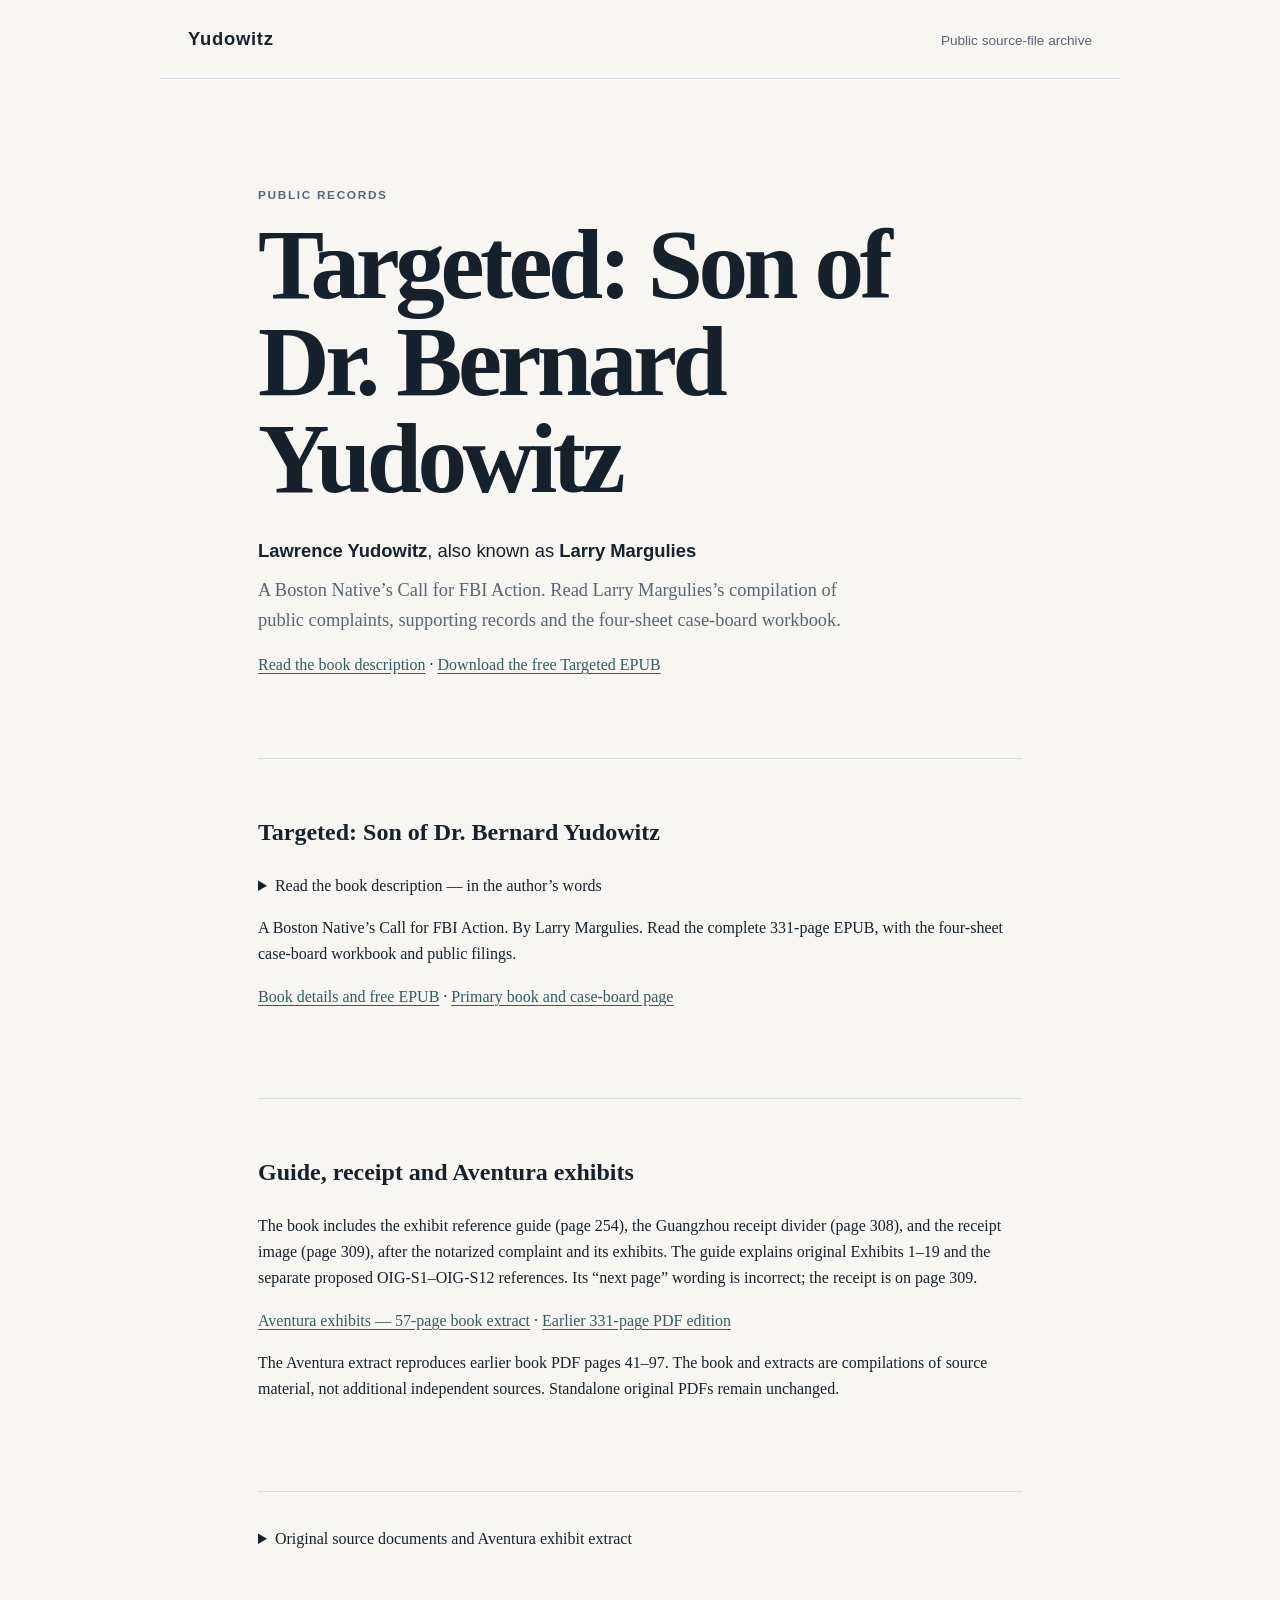
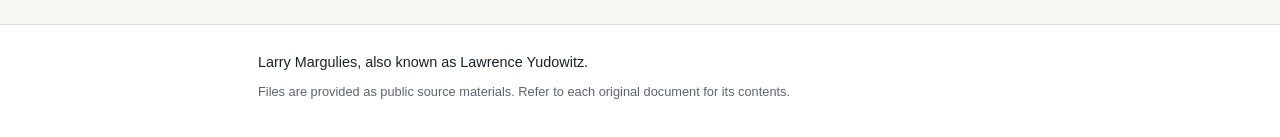
==== index.html @ f0942610 "Lead with Targeted, remove Zenodo dependency and redundant exhibit listing" ====
<!doctype html>
<html lang="en">
<head>
  <meta charset="utf-8">
  <meta name="viewport" content="width=device-width, initial-scale=1">
  <title>Yudowitz | Lawrence Yudowitz Public Document Archive</title>
  <meta name="description" content="Yudowitz public document archive: Targeted by Larry Margulies, also known as Lawrence Yudowitz: free book download, complaints, exhibits and source records.">
  <meta name="robots" content="index,follow,max-image-preview:large">
  <link rel="canonical" href="https://www.lyudowitz.com/">
  <link rel="stylesheet" href="/styles.css">
  <meta property="og:type" content="website">
  <meta property="og:title" content="Yudowitz | Lawrence Yudowitz Public Document Archive">
  <meta property="og:description" content="Yudowitz public document archive: Targeted by Larry Margulies, also known as Lawrence Yudowitz: free book download, complaints, exhibits and source records.">
  <meta property="og:url" content="https://www.lyudowitz.com/">
  <script type="application/ld+json">
{
  "@context": "https://schema.org",
  "@type": "CollectionPage",
  "name": "Yudowitz | Lawrence Yudowitz Public Document Archive",
  "url": "https://www.lyudowitz.com/",
  "description": "Yudowitz public document archive: Targeted by Larry Margulies, also known as Lawrence Yudowitz: free book download, complaints, exhibits and source records.",
  "inLanguage": "en",
  "@id": "https://www.lyudowitz.com/#archive",
  "publisher": {
    "@type": "Person",
    "@id": "https://www.lyudowitz.com/#person",
    "name": "Lawrence Yudowitz",
    "alternateName": "Larry Margulies"
  },
  "mainEntity": {
    "@type": "ItemList",
    "numberOfItems": 15,
    "itemListElement": [
      {
        "@type": "ListItem",
        "position": 1,
        "item": {
          "@type": "DigitalDocument",
          "name": "State OIG Complaint",
          "url": "https://www.lyudowitz.com/documents/STATE_OIG_COMLAINT_.pdf",
          "encodingFormat": "application/pdf"
        }
      },
      {
        "@type": "ListItem",
        "position": 2,
        "item": {
          "@type": "DigitalDocument",
          "name": "Philippines Affidavit",
          "url": "https://www.lyudowitz.com/documents/Phillipines%20Affidavit.pdf",
          "encodingFormat": "application/pdf"
        }
      },
      {
        "@type": "ListItem",
        "position": 3,
        "item": {
          "@type": "DigitalDocument",
          "name": "Philippines Complaint Affidavit Exhibits",
          "url": "https://www.lyudowitz.com/documents/Philippines-Complaint-Affidavit_Exhibits.PDF",
          "encodingFormat": "application/pdf"
        }
      },
      {
        "@type": "ListItem",
        "position": 4,
        "item": {
          "@type": "DigitalDocument",
          "name": "State OIG Complaint 2025 Cover Letter",
          "url": "https://www.lyudowitz.com/documents/State_OIG_Complaint_2025_Cover_Letter.pdf",
          "encodingFormat": "application/pdf"
        }
      },
      {
        "@type": "ListItem",
        "position": 5,
        "item": {
          "@type": "DigitalDocument",
          "name": "State OIG Supplemental Cover Letter 2026",
          "url": "https://www.lyudowitz.com/documents/State_OIG_Supplemental_Cover_Letter_2026.pdf",
          "encodingFormat": "application/pdf"
        }
      },
      {
        "@type": "ListItem",
        "position": 6,
        "item": {
          "@type": "DigitalDocument",
          "name": "State OIG Supplemental Complaint Pending Notarization",
          "url": "https://www.lyudowitz.com/documents/State%20OIG%20Supplemental%20Complaint%20Pending%20Notarization.pdf",
          "encodingFormat": "application/pdf"
        }
      },
      {
        "@type": "ListItem",
        "position": 7,
        "item": {
          "@type": "DigitalDocument",
          "name": "Aventura Fourth Supplemental Notarized",
          "url": "https://www.lyudowitz.com/documents/Aventura_Fourth_Supplemental_Notarized_.pdf",
          "encodingFormat": "application/pdf"
        }
      },
      {
        "@type": "ListItem",
        "position": 8,
        "item": {
          "@type": "DigitalDocument",
          "name": "Aventura Florida Supplemental Corrections",
          "url": "https://www.lyudowitz.com/documents/Aventura-Florida-Supplemental-Corrections.pdf",
          "encodingFormat": "application/pdf"
        }
      },
      {
        "@type": "ListItem",
        "position": 9,
        "item": {
          "@type": "DigitalDocument",
          "name": "Aventura Florida criminal complaint",
          "url": "https://www.lyudowitz.com/documents/Aventura-Florida-criminal-complaint.pdf",
          "encodingFormat": "application/pdf"
        }
      },
      {
        "@type": "ListItem",
        "position": 10,
        "item": {
          "@type": "DigitalDocument",
          "name": "Aventura Florida Further Supplemental",
          "url": "https://www.lyudowitz.com/documents/Aventura-Florida-Further-Supplemental.pdf",
          "encodingFormat": "application/pdf"
        }
      },
      {
        "@type": "ListItem",
        "position": 11,
        "item": {
          "@type": "DigitalDocument",
          "name": "Aventura Florida Third Supplemental",
          "url": "https://www.lyudowitz.com/documents/Aventura-Florida-Third-Supplemental.pdf",
          "encodingFormat": "application/pdf"
        }
      },
      {
        "@type": "ListItem",
        "position": 12,
        "item": {
          "@type": "DigitalDocument",
          "name": "Clarification and Additional Context for Paragraph 19H of Fourth Supplemental Filing",
          "url": "https://www.lyudowitz.com/documents/Clarification%20and%20Additional%20Context%20for%20Paragraph%2019H%20of%20Fourth%20Supplemental%20Filing.pdf",
          "encodingFormat": "application/pdf"
        }
      },
      {
        "@type": "ListItem",
        "position": 13,
        "item": {
          "@type": "DigitalDocument",
          "name": "Philippines Notice Provisional Unsworn Supplement Pending Notarization",
          "url": "https://www.lyudowitz.com/documents/Philippines_Notice_Provisional_Unsworn_Supplement_Pending_Notarization.pdf",
          "encodingFormat": "application/pdf"
        }
      },
      {
        "@type": "ListItem",
        "position": 14,
        "item": {
          "@type": "DigitalDocument",
          "name": "Philippines Supplemental Complaint Affidavit",
          "url": "https://www.lyudowitz.com/documents/Philippines_Supplemental_Complaint_Affidavit.pdf",
          "encodingFormat": "application/pdf"
        }
      },
      {
        "@type": "ListItem",
        "item": {
          "@type": "DigitalDocument",
          "name": "Aventura exhibits — book extract (pages 41–97)",
          "url": "https://www.lyudowitz.com/documents/Aventura_Exhibits_Book_Extract.pdf",
          "encodingFormat": "application/pdf"
        },
        "position": 15
      }
    ]
  },
  "isPartOf": {
    "@type": "WebSite",
    "@id": "https://www.lyudowitz.com/#website",
    "name": "Yudowitz Public Document Archive",
    "alternateName": "Lyudowitz",
    "url": "https://www.lyudowitz.com/"
  }
}
  </script>
  <meta name="msvalidate.01" content="C795A2F50E473847940254EF45ABAF71">
</head>
<body>
  <header class="site-header">
    <a class="wordmark" href="/" aria-label="Yudowitz archive home">Yudowitz</a>
    <span class="header-note">Public source-file archive</span>
  </header>
  <main>
    <section class="intro" aria-labelledby="page-title">
      <p class="eyebrow">Public records</p>
      <h1 id="page-title">Targeted: Son of Dr. Bernard Yudowitz</h1>
      <p class="identity"><strong>Lawrence Yudowitz</strong>, also known as <strong>Larry Margulies</strong></p>
      <p class="lede">A Boston Native’s Call for FBI Action. Read Larry Margulies’s compilation of public complaints, supporting records and the four-sheet case-board workbook.</p><p><a href="/book/">Read the book description</a> · <a href="/book/Targeted_Complete_Book.epub">Download the free Targeted EPUB</a></p>
    </section>
    <section class="archive" aria-labelledby="book-title"><h2 id="book-title">Targeted: Son of Dr. Bernard Yudowitz</h2><details><summary>Read the book description — in the author’s words</summary><p>My life is in danger. My baby was murdered. Someone who saved my life is said to have been killed. I am demanding FBI action.</p><p>I am Larry Margulies, also known as Lawrence Yudowitz.</p><p>For years, I have documented death threats, assassination attempts, and events spanning multiple countries. My criminal complaints raise questions about the people involved, the actions taken, and the government records that could help establish what happened.</p><p>I am also searching for the Good Samaritan who saved my life and was later said to have been killed. I want to establish who this person was and what happened.</p><p>My public case files include complaints and supplements submitted to the NBI Philippines, Aventura Police Department, and U.S. Department of State Office of Inspector General. They also raise questions concerning the Yudowitz family's State Department liaison and a warning from the Boston Passport Agency.</p><p>I am releasing these public case files and inviting the public to examine them because Aventura Police Department has stated this is a matter for the FBI, the State Department has declined to assist, one of the people threatening me claimed to have people inside the FBI, and when I contacted the FBI I was told not to call back.</p><h3>BUILD THE CRIME BOARD</h3><p>This is not just a book to read. It is a real case to work on.</p><p>I invite you to build your own visual crime board using the public complaints and supplements included in this book. You can work independently at home.</p></details><p>A Boston Native’s Call for FBI Action. By Larry Margulies. Read the complete 331-page EPUB, with the four-sheet case-board workbook and public filings.</p><p><a href="/book/">Book details and free EPUB</a> · <a href="https://fbiaction.now">Primary book and case-board page</a></p></section>
<section class="archive"><h2>Guide, receipt and Aventura exhibits</h2><p>The book includes the exhibit reference guide (page 254), the Guangzhou receipt divider (page 308), and the receipt image (page 309), after the notarized complaint and its exhibits. The guide explains original Exhibits 1–19 and the separate proposed OIG-S1–OIG-S12 references. Its “next page” wording is incorrect; the receipt is on page 309.</p><p><a href="/documents/Aventura_Exhibits_Book_Extract.pdf">Aventura exhibits — 57-page book extract</a> · <a href="/book/FIRST_Edition_Book_FBI_ACTION_NOW.pdf">Earlier 331-page PDF edition</a></p><p>The Aventura extract reproduces earlier book PDF pages 41–97. The book and extracts are compilations of source material, not additional independent sources. Standalone original PDFs remain unchanged.</p></section>    <section class="archive" id="source-documents" aria-labelledby="archive-title"><details><summary>Original source documents and Aventura exhibit extract</summary>
      <div class="section-heading">
        <p class="eyebrow">Archive</p>
        <h2 id="archive-title">Source documents</h2>
      </div>
      <p class="archive-note">For original wording and pagination, open the source PDFs below. The overlapping Criminal State Exhibits collection is omitted from this reading list; the Guangzhou receipt is included in the book.</p>
      <ul class="document-list" id="document-list">
        <li><a href="/documents/STATE_OIG_COMLAINT_.pdf">State OIG Complaint (PDF)</a></li>
        <li><a href="/documents/Phillipines%20Affidavit.pdf">Philippines Affidavit (PDF)</a></li>
        <li><a href="/documents/Philippines-Complaint-Affidavit_Exhibits.PDF">Philippines Complaint Affidavit Exhibits (PDF)</a></li>
        <li><a href="/documents/State_OIG_Complaint_2025_Cover_Letter.pdf">State OIG Complaint 2025 Cover Letter (PDF)</a></li>
        <li><a href="/documents/State_OIG_Supplemental_Cover_Letter_2026.pdf">State OIG Supplemental Cover Letter 2026 (PDF)</a></li>
        <li><a href="/documents/State%20OIG%20Supplemental%20Complaint%20Pending%20Notarization.pdf">State OIG Supplemental Complaint Pending Notarization (PDF)</a></li>
        <li><a href="/documents/Aventura_Fourth_Supplemental_Notarized_.pdf">Aventura Fourth Supplemental Notarized (PDF)</a></li>
        <li><a href="/documents/Aventura-Florida-Supplemental-Corrections.pdf">Aventura Florida Supplemental Corrections (PDF)</a></li>
        <li><a href="/documents/Aventura-Florida-criminal-complaint.pdf">Aventura Florida criminal complaint (PDF)</a> · <a href="/documents/Aventura_Exhibits_Book_Extract.pdf">Exhibits — extract of earlier book PDF pages 41–97</a></li>
        <li><a href="/documents/Aventura-Florida-Further-Supplemental.pdf">Aventura Florida Further Supplemental (PDF)</a></li>
        <li><a href="/documents/Aventura-Florida-Third-Supplemental.pdf">Aventura Florida Third Supplemental (PDF)</a></li>
        <li><a href="/documents/Clarification%20and%20Additional%20Context%20for%20Paragraph%2019H%20of%20Fourth%20Supplemental%20Filing.pdf">Clarification and Additional Context for Paragraph 19H of Fourth Supplemental Filing (PDF)</a></li>
        <li><a href="/documents/Philippines_Notice_Provisional_Unsworn_Supplement_Pending_Notarization.pdf">Philippines Notice Provisional Unsworn Supplement Pending Notarization (PDF)</a></li>
        <li><a href="/documents/Philippines_Supplemental_Complaint_Affidavit.pdf">Philippines Supplemental Complaint Affidavit (PDF)</a></li>
      </ul>
    </details></section>
  </main>
  <footer>
    <p>Larry Margulies, also known as Lawrence Yudowitz.</p>
    <p class="small">Files are provided as public source materials. Refer to each original document for its contents.</p>
  </footer>
</body>
</html>
---- styles.css ----
:root {
  color-scheme: light;
  --ink: #17212b;
  --muted: #596575;
  --line: #d8dee5;
  --paper: #f7f6f2;
  --white: #ffffff;
  --accent: #345b62;
}
* { box-sizing: border-box; }
html { background: var(--paper); }
body {
  margin: 0;
  color: var(--ink);
  font-family: Georgia, "Times New Roman", serif;
  line-height: 1.65;
}
.site-header {
  max-width: 960px;
  margin: 0 auto;
  padding: 24px 28px;
  display: flex;
  align-items: baseline;
  justify-content: space-between;
  border-bottom: 1px solid var(--line);
  font-family: Arial, Helvetica, sans-serif;
}
.wordmark { color: var(--ink); text-decoration: none; font-size: 1.15rem; font-weight: 700; letter-spacing: .04em; }
.header-note, .eyebrow, .small { color: var(--muted); }
.header-note { font-size: .85rem; }
main { max-width: 820px; margin: 0 auto; padding: 0 28px; }
.intro { padding: clamp(56px, 10vw, 108px) 0 64px; }
.eyebrow { margin: 0 0 12px; font: 700 .74rem/1.4 Arial, Helvetica, sans-serif; letter-spacing: .14em; text-transform: uppercase; }
h1 { margin: 0; font-size: clamp(3rem, 11vw, 6.2rem); line-height: .98; letter-spacing: -.045em; }
.identity { margin: 28px 0 10px; font: 1.15rem/1.6 Arial, Helvetica, sans-serif; }
.lede { max-width: 620px; margin: 0; color: var(--muted); font-size: 1.15rem; }
.archive { padding: 34px 0 72px; border-top: 1px solid var(--line); }
.section-heading h2 { margin: 0; font-size: clamp(1.8rem, 5vw, 2.5rem); line-height: 1.2; }
.archive-note { max-width: 650px; color: var(--muted); }
.document-list { list-style: none; margin: 28px 0 0; padding: 0; }
.document-list li { padding: 14px 0; border-top: 1px solid var(--line); font: 1rem/1.5 Arial, Helvetica, sans-serif; }
a { color: var(--accent); text-underline-offset: .2em; }
footer { border-top: 1px solid var(--line); background: var(--white); padding: 26px max(28px, calc((100% - 764px) / 2)); font: .9rem/1.6 Arial, Helvetica, sans-serif; }
footer p { margin: 0 0 8px; }
footer .small { font-size: .8rem; }
@media (max-width: 520px) {
  .site-header { padding: 18px 20px; }
  main { padding: 0 20px; }
  .header-note { font-size: .72rem; }
  footer { padding: 22px 20px; }
}
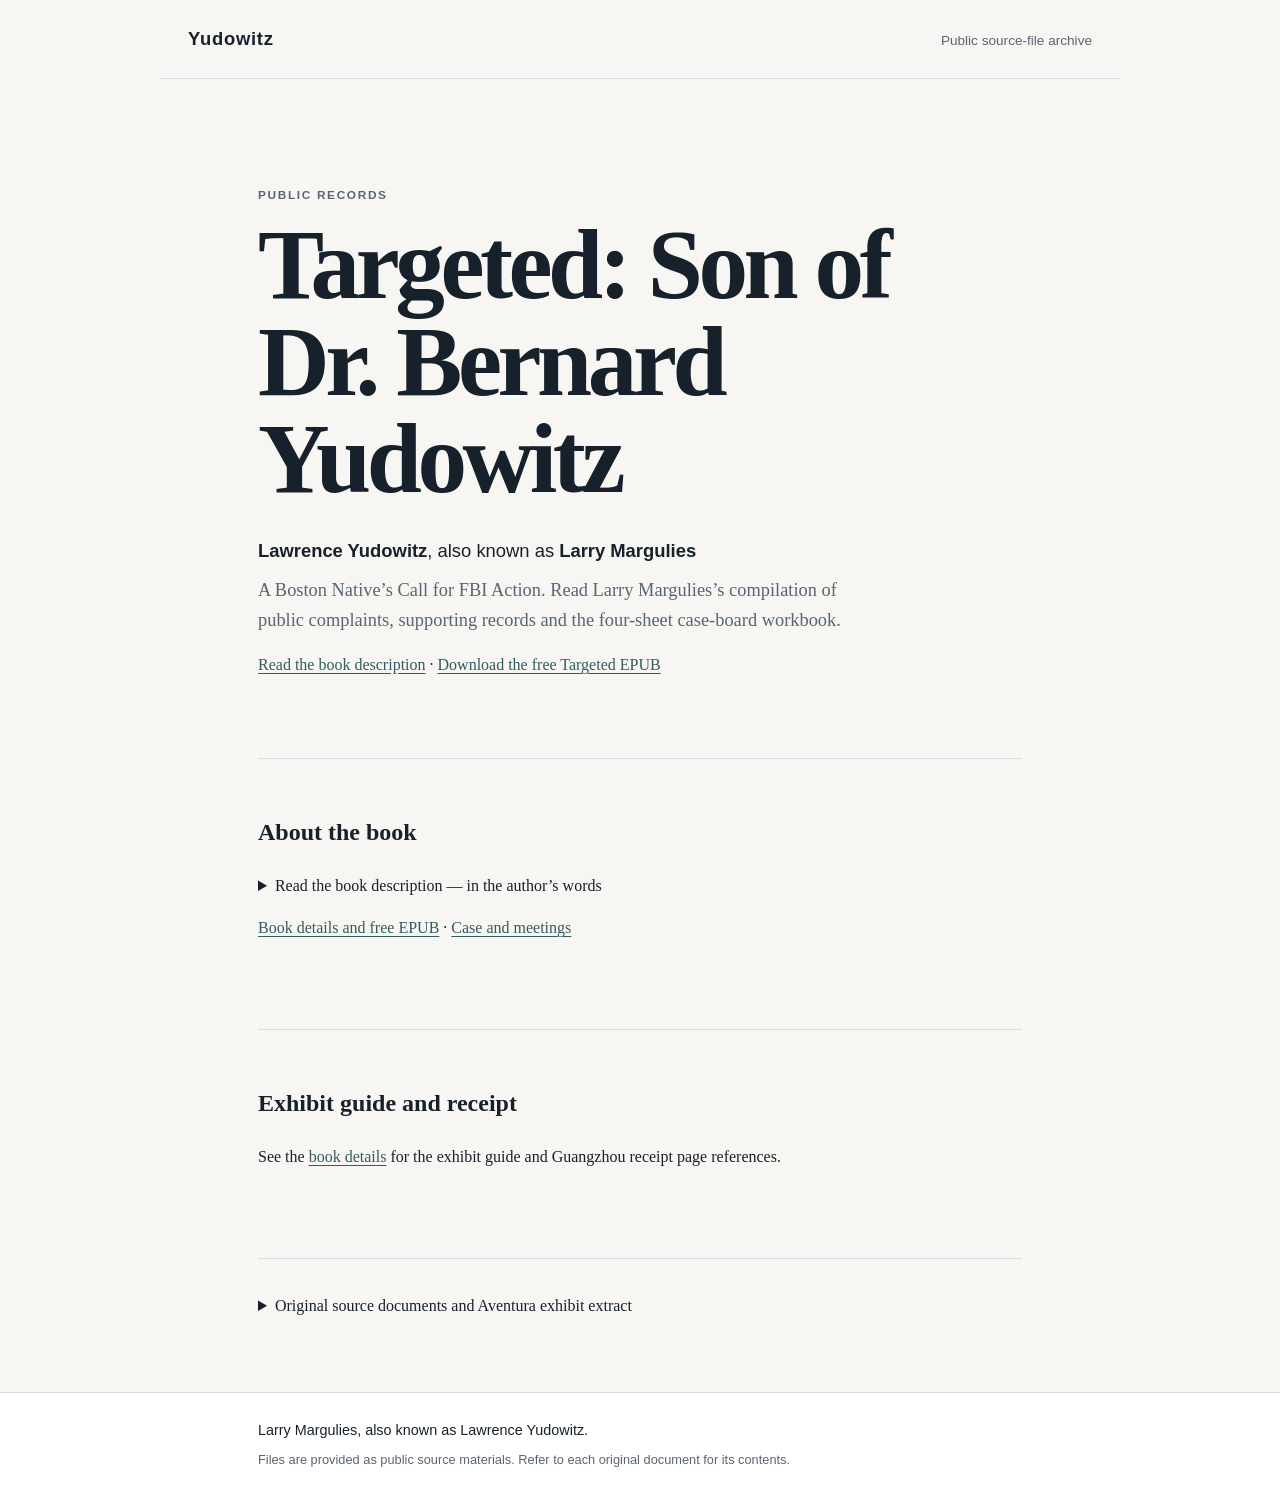
==== commit 8b6476fd: "Reduce repeated book copy and consolidate source guidance" ====
--- a/index.html
+++ b/index.html
@@ -206,8 +206,8 @@
       <p class="identity"><strong>Lawrence Yudowitz</strong>, also known as <strong>Larry Margulies</strong></p>
       <p class="lede">A Boston Native’s Call for FBI Action. Read Larry Margulies’s compilation of public complaints, supporting records and the four-sheet case-board workbook.</p><p><a href="/book/">Read the book description</a> · <a href="/book/Targeted_Complete_Book.epub">Download the free Targeted EPUB</a></p>
     </section>
-    <section class="archive" aria-labelledby="book-title"><h2 id="book-title">Targeted: Son of Dr. Bernard Yudowitz</h2><details><summary>Read the book description — in the author’s words</summary><p>My life is in danger. My baby was murdered. Someone who saved my life is said to have been killed. I am demanding FBI action.</p><p>I am Larry Margulies, also known as Lawrence Yudowitz.</p><p>For years, I have documented death threats, assassination attempts, and events spanning multiple countries. My criminal complaints raise questions about the people involved, the actions taken, and the government records that could help establish what happened.</p><p>I am also searching for the Good Samaritan who saved my life and was later said to have been killed. I want to establish who this person was and what happened.</p><p>My public case files include complaints and supplements submitted to the NBI Philippines, Aventura Police Department, and U.S. Department of State Office of Inspector General. They also raise questions concerning the Yudowitz family's State Department liaison and a warning from the Boston Passport Agency.</p><p>I am releasing these public case files and inviting the public to examine them because Aventura Police Department has stated this is a matter for the FBI, the State Department has declined to assist, one of the people threatening me claimed to have people inside the FBI, and when I contacted the FBI I was told not to call back.</p><h3>BUILD THE CRIME BOARD</h3><p>This is not just a book to read. It is a real case to work on.</p><p>I invite you to build your own visual crime board using the public complaints and supplements included in this book. You can work independently at home.</p></details><p>A Boston Native’s Call for FBI Action. By Larry Margulies. Read the complete 331-page EPUB, with the four-sheet case-board workbook and public filings.</p><p><a href="/book/">Book details and free EPUB</a> · <a href="https://fbiaction.now">Primary book and case-board page</a></p></section>
-<section class="archive"><h2>Guide, receipt and Aventura exhibits</h2><p>The book includes the exhibit reference guide (page 254), the Guangzhou receipt divider (page 308), and the receipt image (page 309), after the notarized complaint and its exhibits. The guide explains original Exhibits 1–19 and the separate proposed OIG-S1–OIG-S12 references. Its “next page” wording is incorrect; the receipt is on page 309.</p><p><a href="/documents/Aventura_Exhibits_Book_Extract.pdf">Aventura exhibits — 57-page book extract</a> · <a href="/book/FIRST_Edition_Book_FBI_ACTION_NOW.pdf">Earlier 331-page PDF edition</a></p><p>The Aventura extract reproduces earlier book PDF pages 41–97. The book and extracts are compilations of source material, not additional independent sources. Standalone original PDFs remain unchanged.</p></section>    <section class="archive" id="source-documents" aria-labelledby="archive-title"><details><summary>Original source documents and Aventura exhibit extract</summary>
+    <section class="archive" aria-labelledby="book-title"><h2 id="book-title">About the book</h2><details><summary>Read the book description — in the author’s words</summary><p>My life is in danger. My baby was murdered. Someone who saved my life is said to have been killed. I am demanding FBI action.</p><p>I am Larry Margulies, also known as Lawrence Yudowitz.</p><p>For years, I have documented death threats, assassination attempts, and events spanning multiple countries. My criminal complaints raise questions about the people involved, the actions taken, and the government records that could help establish what happened.</p><p>I am also searching for the Good Samaritan who saved my life and was later said to have been killed. I want to establish who this person was and what happened.</p><p>My public case files include complaints and supplements submitted to the NBI Philippines, Aventura Police Department, and U.S. Department of State Office of Inspector General. They also raise questions concerning the Yudowitz family's State Department liaison and a warning from the Boston Passport Agency.</p><p>I am releasing these public case files and inviting the public to examine them because Aventura Police Department has stated this is a matter for the FBI, the State Department has declined to assist, one of the people threatening me claimed to have people inside the FBI, and when I contacted the FBI I was told not to call back.</p><h3>BUILD THE CRIME BOARD</h3><p>This is not just a book to read. It is a real case to work on.</p><p>I invite you to build your own visual crime board using the public complaints and supplements included in this book. You can work independently at home.</p></details><p><a href="/book/">Book details and free EPUB</a> · <a href="https://fbiaction.now">Case and meetings</a></p></section>
+<section class="archive"><h2>Exhibit guide and receipt</h2><p>See the <a href="/book/#exhibit-guide">book details</a> for the exhibit guide and Guangzhou receipt page references.</p></section>    <section class="archive" id="source-documents" aria-labelledby="archive-title"><details><summary>Original source documents and Aventura exhibit extract</summary>
       <div class="section-heading">
         <p class="eyebrow">Archive</p>
         <h2 id="archive-title">Source documents</h2>
@@ -229,6 +229,7 @@
         <li><a href="/documents/Philippines_Notice_Provisional_Unsworn_Supplement_Pending_Notarization.pdf">Philippines Notice Provisional Unsworn Supplement Pending Notarization (PDF)</a></li>
         <li><a href="/documents/Philippines_Supplemental_Complaint_Affidavit.pdf">Philippines Supplemental Complaint Affidavit (PDF)</a></li>
       </ul>
+<p><a href="/book/FIRST_Edition_Book_FBI_ACTION_NOW.pdf">Earlier 331-page PDF edition</a></p>
     </details></section>
   </main>
   <footer>
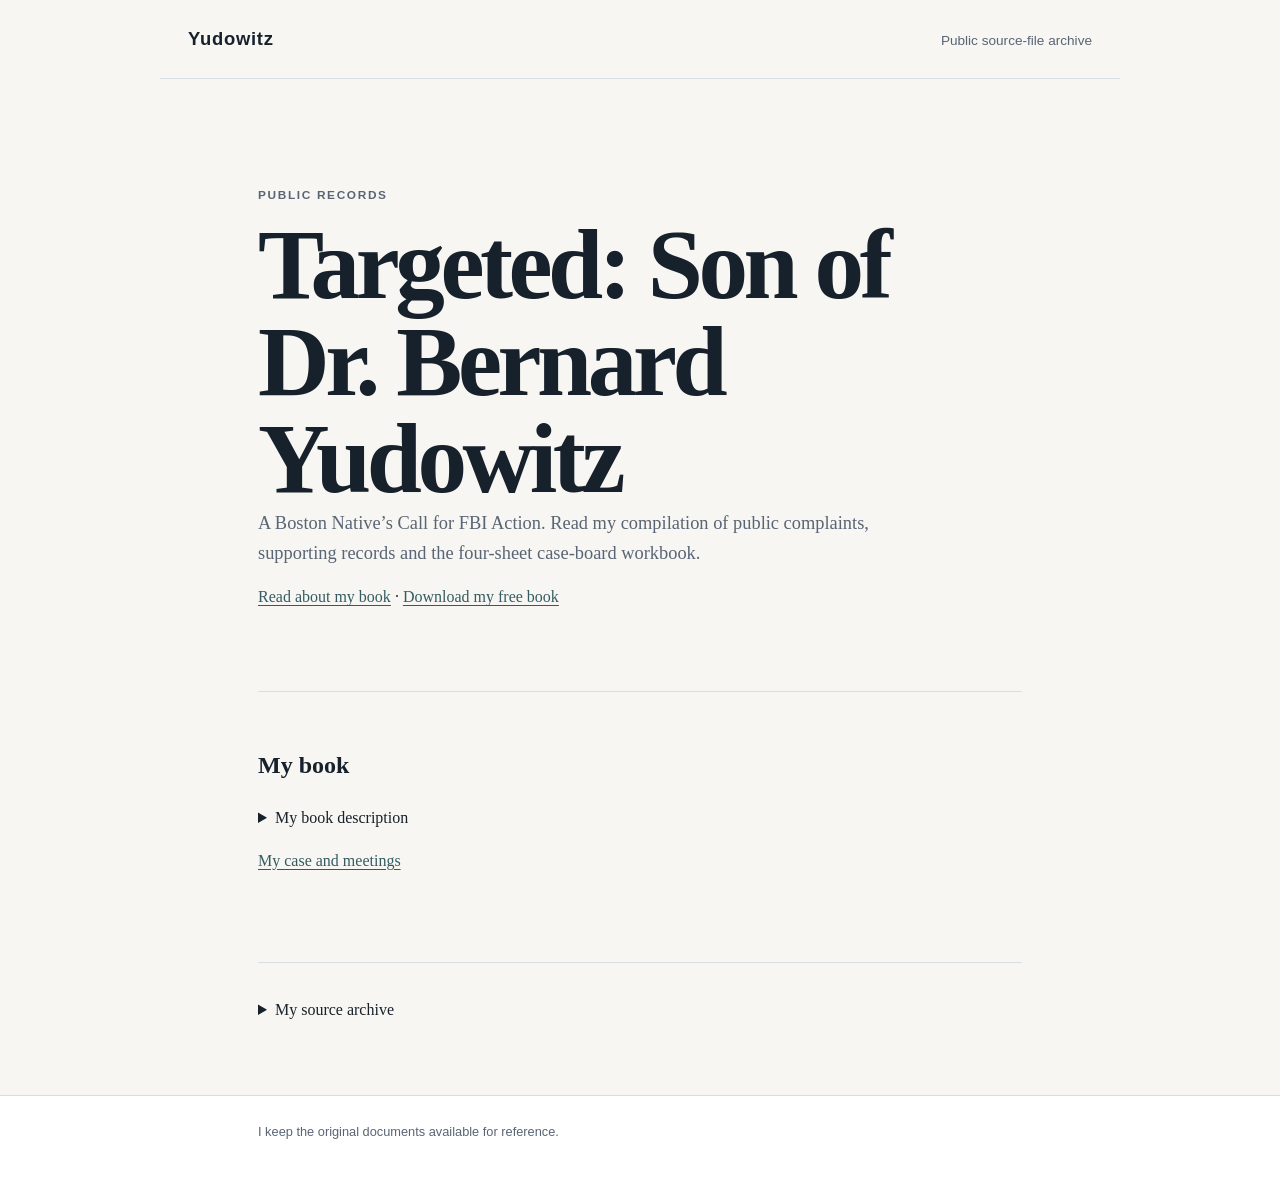
==== commit 998fe627: "Use first-person book copy and remove repetitive technical labels" ====
--- a/index.html
+++ b/index.html
@@ -203,11 +203,11 @@
     <section class="intro" aria-labelledby="page-title">
       <p class="eyebrow">Public records</p>
       <h1 id="page-title">Targeted: Son of Dr. Bernard Yudowitz</h1>
-      <p class="identity"><strong>Lawrence Yudowitz</strong>, also known as <strong>Larry Margulies</strong></p>
-      <p class="lede">A Boston Native’s Call for FBI Action. Read Larry Margulies’s compilation of public complaints, supporting records and the four-sheet case-board workbook.</p><p><a href="/book/">Read the book description</a> · <a href="/book/Targeted_Complete_Book.epub">Download the free Targeted EPUB</a></p>
+      
+      <p class="lede">A Boston Native’s Call for FBI Action. Read my compilation of public complaints, supporting records and the four-sheet case-board workbook.</p><p><a href="/book/">Read about my book</a> · <a href="/book/Targeted_Complete_Book.epub">Download my free book</a></p>
     </section>
-    <section class="archive" aria-labelledby="book-title"><h2 id="book-title">About the book</h2><details><summary>Read the book description — in the author’s words</summary><p>My life is in danger. My baby was murdered. Someone who saved my life is said to have been killed. I am demanding FBI action.</p><p>I am Larry Margulies, also known as Lawrence Yudowitz.</p><p>For years, I have documented death threats, assassination attempts, and events spanning multiple countries. My criminal complaints raise questions about the people involved, the actions taken, and the government records that could help establish what happened.</p><p>I am also searching for the Good Samaritan who saved my life and was later said to have been killed. I want to establish who this person was and what happened.</p><p>My public case files include complaints and supplements submitted to the NBI Philippines, Aventura Police Department, and U.S. Department of State Office of Inspector General. They also raise questions concerning the Yudowitz family's State Department liaison and a warning from the Boston Passport Agency.</p><p>I am releasing these public case files and inviting the public to examine them because Aventura Police Department has stated this is a matter for the FBI, the State Department has declined to assist, one of the people threatening me claimed to have people inside the FBI, and when I contacted the FBI I was told not to call back.</p><h3>BUILD THE CRIME BOARD</h3><p>This is not just a book to read. It is a real case to work on.</p><p>I invite you to build your own visual crime board using the public complaints and supplements included in this book. You can work independently at home.</p></details><p><a href="/book/">Book details and free EPUB</a> · <a href="https://fbiaction.now">Case and meetings</a></p></section>
-<section class="archive"><h2>Exhibit guide and receipt</h2><p>See the <a href="/book/#exhibit-guide">book details</a> for the exhibit guide and Guangzhou receipt page references.</p></section>    <section class="archive" id="source-documents" aria-labelledby="archive-title"><details><summary>Original source documents and Aventura exhibit extract</summary>
+    <section class="archive" aria-labelledby="book-title"><h2 id="book-title">My book</h2><details><summary>My book description</summary><p>My life is in danger. My baby was murdered. Someone who saved my life is said to have been killed. I am demanding FBI action.</p><p>I am Larry Margulies, also known as Lawrence Yudowitz.</p><p>For years, I have documented death threats, assassination attempts, and events spanning multiple countries. My criminal complaints raise questions about the people involved, the actions taken, and the government records that could help establish what happened.</p><p>I am also searching for the Good Samaritan who saved my life and was later said to have been killed. I want to establish who this person was and what happened.</p><p>My public case files include complaints and supplements submitted to the NBI Philippines, Aventura Police Department, and U.S. Department of State Office of Inspector General. They also raise questions concerning the Yudowitz family's State Department liaison and a warning from the Boston Passport Agency.</p><p>I am releasing these public case files and inviting the public to examine them because Aventura Police Department has stated this is a matter for the FBI, the State Department has declined to assist, one of the people threatening me claimed to have people inside the FBI, and when I contacted the FBI I was told not to call back.</p><h3>BUILD THE CRIME BOARD</h3><p>This is not just a book to read. It is a real case to work on.</p><p>I invite you to build your own visual crime board using the public complaints and supplements included in this book. You can work independently at home.</p></details><p><a href="https://fbiaction.now">My case and meetings</a></p></section>
+    <section class="archive" id="source-documents" aria-labelledby="archive-title"><details><summary>My source archive</summary>
       <div class="section-heading">
         <p class="eyebrow">Archive</p>
         <h2 id="archive-title">Source documents</h2>
@@ -233,8 +233,8 @@
     </details></section>
   </main>
   <footer>
-    <p>Larry Margulies, also known as Lawrence Yudowitz.</p>
-    <p class="small">Files are provided as public source materials. Refer to each original document for its contents.</p>
+    
+    <p class="small">I keep the original documents available for reference.</p>
   </footer>
 </body>
 </html>
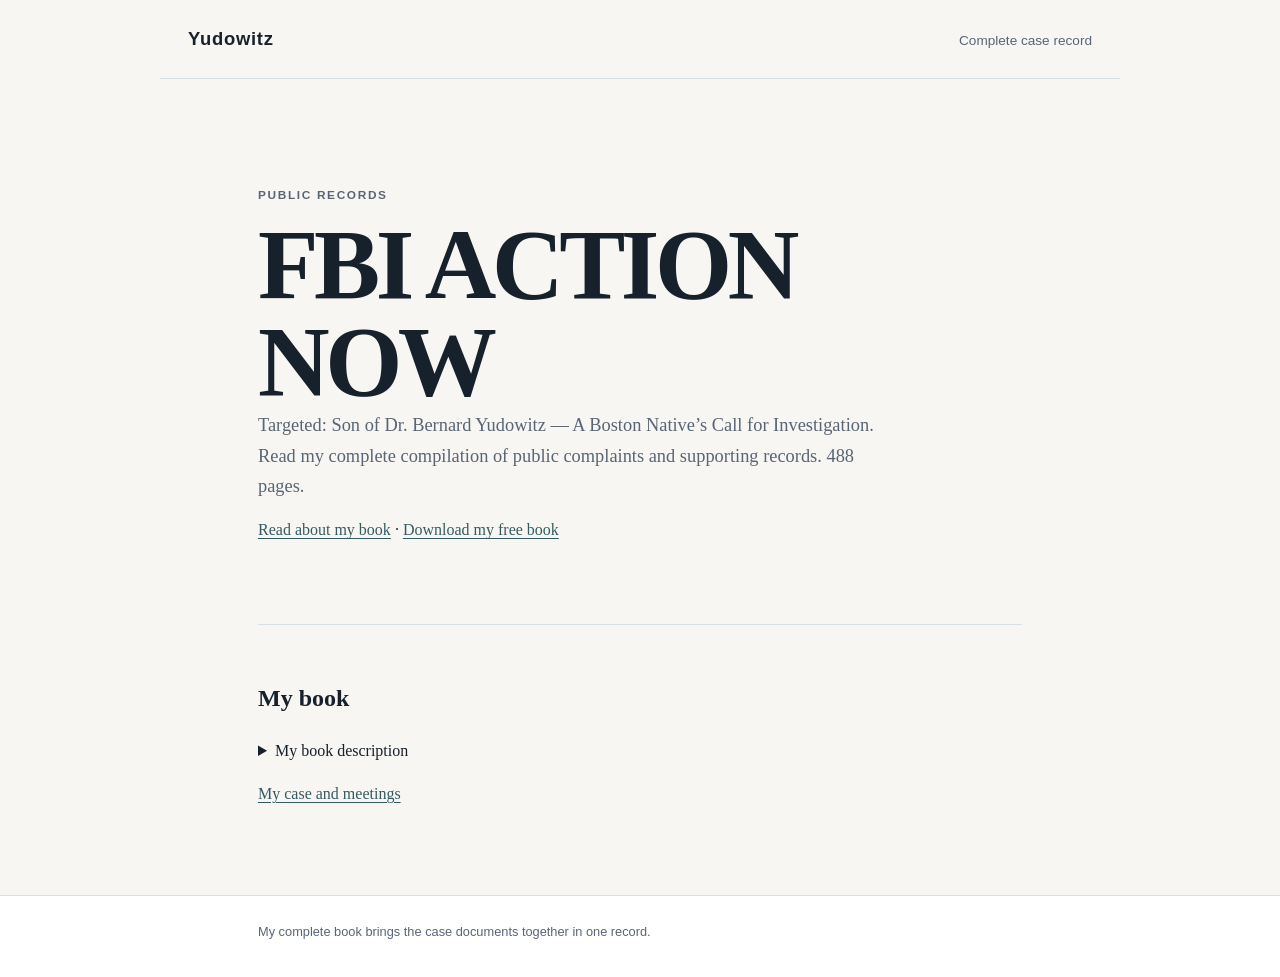
==== commit d5756d99: "Prepare FBI ACTION NOW title and complete-book links for release upload" ====
--- a/index.html
+++ b/index.html
@@ -4,239 +4,35 @@
   <meta charset="utf-8">
   <meta name="viewport" content="width=device-width, initial-scale=1">
   <title>Yudowitz | Lawrence Yudowitz Public Document Archive</title>
-  <meta name="description" content="Yudowitz public document archive: Targeted by Larry Margulies, also known as Lawrence Yudowitz: free book download, complaints, exhibits and source records.">
+  <meta name="description" content="Yudowitz public document archive: FBI ACTION NOW by Larry Margulies, also known as Lawrence Yudowitz: free book download, complaints, exhibits and source records.">
   <meta name="robots" content="index,follow,max-image-preview:large">
   <link rel="canonical" href="https://www.lyudowitz.com/">
   <link rel="stylesheet" href="/styles.css">
   <meta property="og:type" content="website">
   <meta property="og:title" content="Yudowitz | Lawrence Yudowitz Public Document Archive">
-  <meta property="og:description" content="Yudowitz public document archive: Targeted by Larry Margulies, also known as Lawrence Yudowitz: free book download, complaints, exhibits and source records.">
+  <meta property="og:description" content="Yudowitz public document archive: FBI ACTION NOW by Larry Margulies, also known as Lawrence Yudowitz: free book download, complaints, exhibits and source records.">
   <meta property="og:url" content="https://www.lyudowitz.com/">
-  <script type="application/ld+json">
-{
-  "@context": "https://schema.org",
-  "@type": "CollectionPage",
-  "name": "Yudowitz | Lawrence Yudowitz Public Document Archive",
-  "url": "https://www.lyudowitz.com/",
-  "description": "Yudowitz public document archive: Targeted by Larry Margulies, also known as Lawrence Yudowitz: free book download, complaints, exhibits and source records.",
-  "inLanguage": "en",
-  "@id": "https://www.lyudowitz.com/#archive",
-  "publisher": {
-    "@type": "Person",
-    "@id": "https://www.lyudowitz.com/#person",
-    "name": "Lawrence Yudowitz",
-    "alternateName": "Larry Margulies"
-  },
-  "mainEntity": {
-    "@type": "ItemList",
-    "numberOfItems": 15,
-    "itemListElement": [
-      {
-        "@type": "ListItem",
-        "position": 1,
-        "item": {
-          "@type": "DigitalDocument",
-          "name": "State OIG Complaint",
-          "url": "https://www.lyudowitz.com/documents/STATE_OIG_COMLAINT_.pdf",
-          "encodingFormat": "application/pdf"
-        }
-      },
-      {
-        "@type": "ListItem",
-        "position": 2,
-        "item": {
-          "@type": "DigitalDocument",
-          "name": "Philippines Affidavit",
-          "url": "https://www.lyudowitz.com/documents/Phillipines%20Affidavit.pdf",
-          "encodingFormat": "application/pdf"
-        }
-      },
-      {
-        "@type": "ListItem",
-        "position": 3,
-        "item": {
-          "@type": "DigitalDocument",
-          "name": "Philippines Complaint Affidavit Exhibits",
-          "url": "https://www.lyudowitz.com/documents/Philippines-Complaint-Affidavit_Exhibits.PDF",
-          "encodingFormat": "application/pdf"
-        }
-      },
-      {
-        "@type": "ListItem",
-        "position": 4,
-        "item": {
-          "@type": "DigitalDocument",
-          "name": "State OIG Complaint 2025 Cover Letter",
-          "url": "https://www.lyudowitz.com/documents/State_OIG_Complaint_2025_Cover_Letter.pdf",
-          "encodingFormat": "application/pdf"
-        }
-      },
-      {
-        "@type": "ListItem",
-        "position": 5,
-        "item": {
-          "@type": "DigitalDocument",
-          "name": "State OIG Supplemental Cover Letter 2026",
-          "url": "https://www.lyudowitz.com/documents/State_OIG_Supplemental_Cover_Letter_2026.pdf",
-          "encodingFormat": "application/pdf"
-        }
-      },
-      {
-        "@type": "ListItem",
-        "position": 6,
-        "item": {
-          "@type": "DigitalDocument",
-          "name": "State OIG Supplemental Complaint Pending Notarization",
-          "url": "https://www.lyudowitz.com/documents/State%20OIG%20Supplemental%20Complaint%20Pending%20Notarization.pdf",
-          "encodingFormat": "application/pdf"
-        }
-      },
-      {
-        "@type": "ListItem",
-        "position": 7,
-        "item": {
-          "@type": "DigitalDocument",
-          "name": "Aventura Fourth Supplemental Notarized",
-          "url": "https://www.lyudowitz.com/documents/Aventura_Fourth_Supplemental_Notarized_.pdf",
-          "encodingFormat": "application/pdf"
-        }
-      },
-      {
-        "@type": "ListItem",
-        "position": 8,
-        "item": {
-          "@type": "DigitalDocument",
-          "name": "Aventura Florida Supplemental Corrections",
-          "url": "https://www.lyudowitz.com/documents/Aventura-Florida-Supplemental-Corrections.pdf",
-          "encodingFormat": "application/pdf"
-        }
-      },
-      {
-        "@type": "ListItem",
-        "position": 9,
-        "item": {
-          "@type": "DigitalDocument",
-          "name": "Aventura Florida criminal complaint",
-          "url": "https://www.lyudowitz.com/documents/Aventura-Florida-criminal-complaint.pdf",
-          "encodingFormat": "application/pdf"
-        }
-      },
-      {
-        "@type": "ListItem",
-        "position": 10,
-        "item": {
-          "@type": "DigitalDocument",
-          "name": "Aventura Florida Further Supplemental",
-          "url": "https://www.lyudowitz.com/documents/Aventura-Florida-Further-Supplemental.pdf",
-          "encodingFormat": "application/pdf"
-        }
-      },
-      {
-        "@type": "ListItem",
-        "position": 11,
-        "item": {
-          "@type": "DigitalDocument",
-          "name": "Aventura Florida Third Supplemental",
-          "url": "https://www.lyudowitz.com/documents/Aventura-Florida-Third-Supplemental.pdf",
-          "encodingFormat": "application/pdf"
-        }
-      },
-      {
-        "@type": "ListItem",
-        "position": 12,
-        "item": {
-          "@type": "DigitalDocument",
-          "name": "Clarification and Additional Context for Paragraph 19H of Fourth Supplemental Filing",
-          "url": "https://www.lyudowitz.com/documents/Clarification%20and%20Additional%20Context%20for%20Paragraph%2019H%20of%20Fourth%20Supplemental%20Filing.pdf",
-          "encodingFormat": "application/pdf"
-        }
-      },
-      {
-        "@type": "ListItem",
-        "position": 13,
-        "item": {
-          "@type": "DigitalDocument",
-          "name": "Philippines Notice Provisional Unsworn Supplement Pending Notarization",
-          "url": "https://www.lyudowitz.com/documents/Philippines_Notice_Provisional_Unsworn_Supplement_Pending_Notarization.pdf",
-          "encodingFormat": "application/pdf"
-        }
-      },
-      {
-        "@type": "ListItem",
-        "position": 14,
-        "item": {
-          "@type": "DigitalDocument",
-          "name": "Philippines Supplemental Complaint Affidavit",
-          "url": "https://www.lyudowitz.com/documents/Philippines_Supplemental_Complaint_Affidavit.pdf",
-          "encodingFormat": "application/pdf"
-        }
-      },
-      {
-        "@type": "ListItem",
-        "item": {
-          "@type": "DigitalDocument",
-          "name": "Aventura exhibits — book extract (pages 41–97)",
-          "url": "https://www.lyudowitz.com/documents/Aventura_Exhibits_Book_Extract.pdf",
-          "encodingFormat": "application/pdf"
-        },
-        "position": 15
-      }
-    ]
-  },
-  "isPartOf": {
-    "@type": "WebSite",
-    "@id": "https://www.lyudowitz.com/#website",
-    "name": "Yudowitz Public Document Archive",
-    "alternateName": "Lyudowitz",
-    "url": "https://www.lyudowitz.com/"
-  }
-}
-  </script>
+  <script type="application/ld+json">{"@context":"https://schema.org","@type":"Book","name":"FBI ACTION NOW","alternativeHeadline":"FBI ACTION NOW — A Boston Native’s Call for Investigation","author":{"@type":"Person","name":"Larry Margulies","alternateName":"Lawrence Yudowitz"},"numberOfPages":488,"url":"https://www.lyudowitz.com/book/","image":"https://github.com/yudowitz/yudowitz/releases/latest/download/FBI-ACTION-NOW-cover.jpg","encoding":{"@type":"MediaObject","contentUrl":"https://github.com/yudowitz/yudowitz/releases/latest/download/FBI-ACTION-NOW.epub","encodingFormat":"application/epub+zip"}}</script>
   <meta name="msvalidate.01" content="C795A2F50E473847940254EF45ABAF71">
 </head>
 <body>
   <header class="site-header">
     <a class="wordmark" href="/" aria-label="Yudowitz archive home">Yudowitz</a>
-    <span class="header-note">Public source-file archive</span>
+    <span class="header-note">Complete case record</span>
   </header>
   <main>
     <section class="intro" aria-labelledby="page-title">
       <p class="eyebrow">Public records</p>
-      <h1 id="page-title">Targeted: Son of Dr. Bernard Yudowitz</h1>
+      <h1 id="page-title">FBI ACTION NOW</h1>
       
-      <p class="lede">A Boston Native’s Call for FBI Action. Read my compilation of public complaints, supporting records and the four-sheet case-board workbook.</p><p><a href="/book/">Read about my book</a> · <a href="/book/Targeted_Complete_Book.epub">Download my free book</a></p>
+      <p class="lede">Targeted: Son of Dr. Bernard Yudowitz — A Boston Native’s Call for Investigation. Read my complete compilation of public complaints and supporting records. 488 pages.</p><p><a href="/book/">Read about my book</a> · <a href="https://github.com/yudowitz/yudowitz/releases/latest/download/FBI-ACTION-NOW.epub">Download my free book</a></p>
     </section>
     <section class="archive" aria-labelledby="book-title"><h2 id="book-title">My book</h2><details><summary>My book description</summary><p>My life is in danger. My baby was murdered. Someone who saved my life is said to have been killed. I am demanding FBI action.</p><p>I am Larry Margulies, also known as Lawrence Yudowitz.</p><p>For years, I have documented death threats, assassination attempts, and events spanning multiple countries. My criminal complaints raise questions about the people involved, the actions taken, and the government records that could help establish what happened.</p><p>I am also searching for the Good Samaritan who saved my life and was later said to have been killed. I want to establish who this person was and what happened.</p><p>My public case files include complaints and supplements submitted to the NBI Philippines, Aventura Police Department, and U.S. Department of State Office of Inspector General. They also raise questions concerning the Yudowitz family's State Department liaison and a warning from the Boston Passport Agency.</p><p>I am releasing these public case files and inviting the public to examine them because Aventura Police Department has stated this is a matter for the FBI, the State Department has declined to assist, one of the people threatening me claimed to have people inside the FBI, and when I contacted the FBI I was told not to call back.</p><h3>BUILD THE CRIME BOARD</h3><p>This is not just a book to read. It is a real case to work on.</p><p>I invite you to build your own visual crime board using the public complaints and supplements included in this book. You can work independently at home.</p></details><p><a href="https://fbiaction.now">My case and meetings</a></p></section>
-    <section class="archive" id="source-documents" aria-labelledby="archive-title"><details><summary>My source archive</summary>
-      <div class="section-heading">
-        <p class="eyebrow">Archive</p>
-        <h2 id="archive-title">Source documents</h2>
-      </div>
-      <p class="archive-note">For original wording and pagination, open the source PDFs below. The overlapping Criminal State Exhibits collection is omitted from this reading list; the Guangzhou receipt is included in the book.</p>
-      <ul class="document-list" id="document-list">
-        <li><a href="/documents/STATE_OIG_COMLAINT_.pdf">State OIG Complaint (PDF)</a></li>
-        <li><a href="/documents/Phillipines%20Affidavit.pdf">Philippines Affidavit (PDF)</a></li>
-        <li><a href="/documents/Philippines-Complaint-Affidavit_Exhibits.PDF">Philippines Complaint Affidavit Exhibits (PDF)</a></li>
-        <li><a href="/documents/State_OIG_Complaint_2025_Cover_Letter.pdf">State OIG Complaint 2025 Cover Letter (PDF)</a></li>
-        <li><a href="/documents/State_OIG_Supplemental_Cover_Letter_2026.pdf">State OIG Supplemental Cover Letter 2026 (PDF)</a></li>
-        <li><a href="/documents/State%20OIG%20Supplemental%20Complaint%20Pending%20Notarization.pdf">State OIG Supplemental Complaint Pending Notarization (PDF)</a></li>
-        <li><a href="/documents/Aventura_Fourth_Supplemental_Notarized_.pdf">Aventura Fourth Supplemental Notarized (PDF)</a></li>
-        <li><a href="/documents/Aventura-Florida-Supplemental-Corrections.pdf">Aventura Florida Supplemental Corrections (PDF)</a></li>
-        <li><a href="/documents/Aventura-Florida-criminal-complaint.pdf">Aventura Florida criminal complaint (PDF)</a> · <a href="/documents/Aventura_Exhibits_Book_Extract.pdf">Exhibits — extract of earlier book PDF pages 41–97</a></li>
-        <li><a href="/documents/Aventura-Florida-Further-Supplemental.pdf">Aventura Florida Further Supplemental (PDF)</a></li>
-        <li><a href="/documents/Aventura-Florida-Third-Supplemental.pdf">Aventura Florida Third Supplemental (PDF)</a></li>
-        <li><a href="/documents/Clarification%20and%20Additional%20Context%20for%20Paragraph%2019H%20of%20Fourth%20Supplemental%20Filing.pdf">Clarification and Additional Context for Paragraph 19H of Fourth Supplemental Filing (PDF)</a></li>
-        <li><a href="/documents/Philippines_Notice_Provisional_Unsworn_Supplement_Pending_Notarization.pdf">Philippines Notice Provisional Unsworn Supplement Pending Notarization (PDF)</a></li>
-        <li><a href="/documents/Philippines_Supplemental_Complaint_Affidavit.pdf">Philippines Supplemental Complaint Affidavit (PDF)</a></li>
-      </ul>
-<p><a href="/book/FIRST_Edition_Book_FBI_ACTION_NOW.pdf">Earlier 331-page PDF edition</a></p>
-    </details></section>
+    
   </main>
   <footer>
     
-    <p class="small">I keep the original documents available for reference.</p>
+    <p class="small">My complete book brings the case documents together in one record.</p>
   </footer>
 </body>
 </html>
-
-
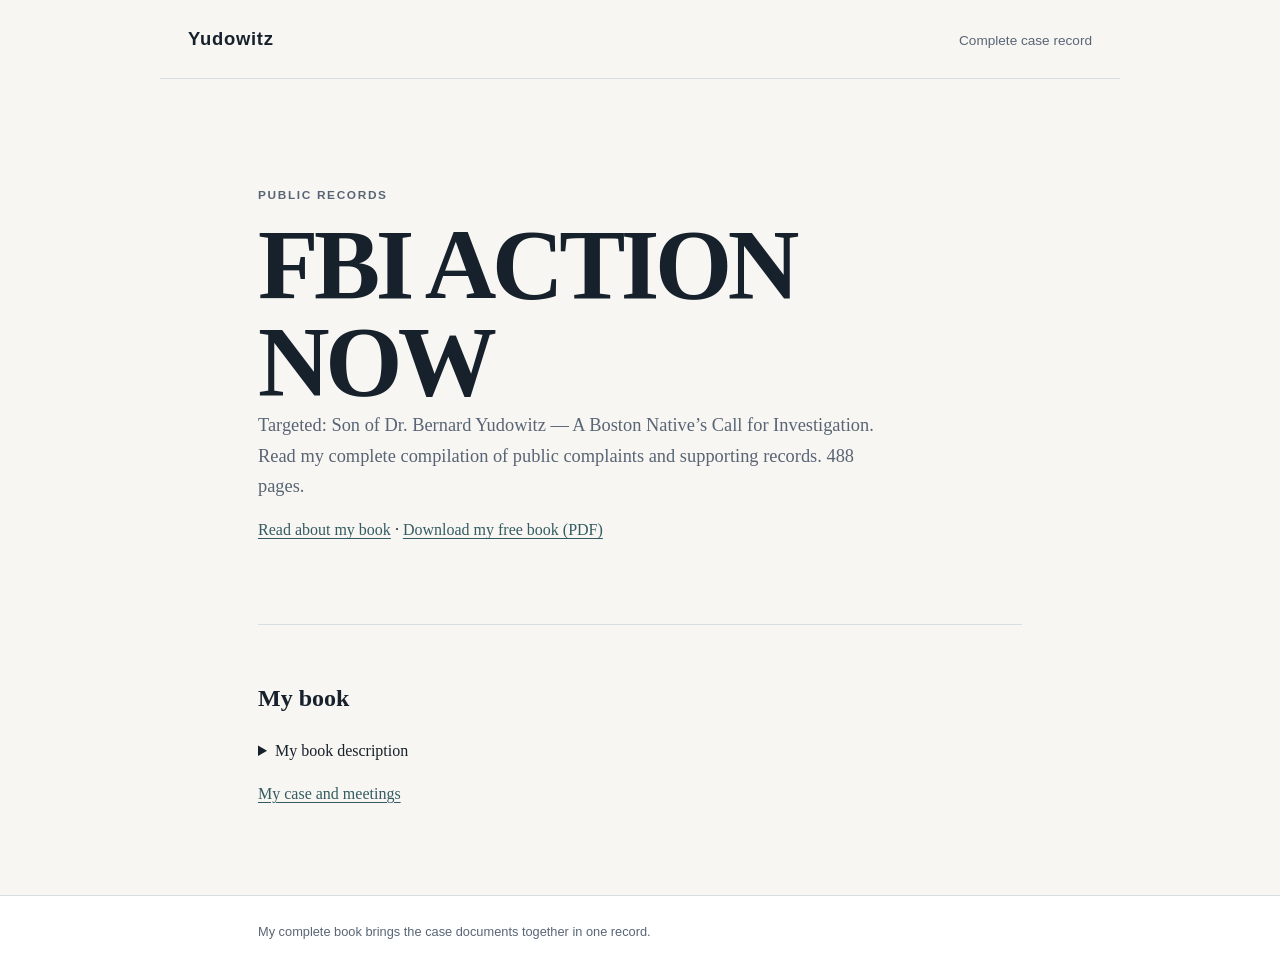
==== commit 0881347d: "Update index.html" ====
--- a/index.html
+++ b/index.html
@@ -12,7 +12,7 @@
   <meta property="og:title" content="Yudowitz | Lawrence Yudowitz Public Document Archive">
   <meta property="og:description" content="Yudowitz public document archive: FBI ACTION NOW by Larry Margulies, also known as Lawrence Yudowitz: free book download, complaints, exhibits and source records.">
   <meta property="og:url" content="https://www.lyudowitz.com/">
-  <script type="application/ld+json">{"@context":"https://schema.org","@type":"Book","name":"FBI ACTION NOW","alternativeHeadline":"FBI ACTION NOW — A Boston Native’s Call for Investigation","author":{"@type":"Person","name":"Larry Margulies","alternateName":"Lawrence Yudowitz"},"numberOfPages":488,"url":"https://www.lyudowitz.com/book/","image":"https://github.com/yudowitz/yudowitz/releases/latest/download/FBI-ACTION-NOW-cover.jpg","encoding":{"@type":"MediaObject","contentUrl":"https://github.com/yudowitz/yudowitz/releases/latest/download/FBI-ACTION-NOW.epub","encodingFormat":"application/epub+zip"}}</script>
+  <script type="application/ld+json">{"@context":"https://schema.org","@type":"Book","name":"FBI ACTION NOW","alternativeHeadline":"FBI ACTION NOW — A Boston Native’s Call for Investigation","author":{"@type":"Person","name":"Larry Margulies","alternateName":"Lawrence Yudowitz"},"numberOfPages":488,"url":"https://www.lyudowitz.com/book/","image":"https://github.com/yudowitz/yudowitz/releases/latest/download/FBI-ACTION-NOW-cover.jpg","encoding":{"@type":"MediaObject","contentUrl":"https://download.lyudowitz.com/FBI-ACTION-NOW-Current.pdf","encodingFormat":"application/pdf"}}</script>
   <meta name="msvalidate.01" content="C795A2F50E473847940254EF45ABAF71">
 </head>
 <body>
@@ -25,7 +25,7 @@
       <p class="eyebrow">Public records</p>
       <h1 id="page-title">FBI ACTION NOW</h1>
       
-      <p class="lede">Targeted: Son of Dr. Bernard Yudowitz — A Boston Native’s Call for Investigation. Read my complete compilation of public complaints and supporting records. 488 pages.</p><p><a href="/book/">Read about my book</a> · <a href="https://github.com/yudowitz/yudowitz/releases/latest/download/FBI-ACTION-NOW.epub">Download my free book</a></p>
+      <p class="lede">Targeted: Son of Dr. Bernard Yudowitz — A Boston Native’s Call for Investigation. Read my complete compilation of public complaints and supporting records. 488 pages.</p><p><a href="/book/">Read about my book</a> · <a href="https://download.lyudowitz.com/FBI-ACTION-NOW-Current.pdf">Download my free book (PDF)</a></p>
     </section>
     <section class="archive" aria-labelledby="book-title"><h2 id="book-title">My book</h2><details><summary>My book description</summary><p>My life is in danger. My baby was murdered. Someone who saved my life is said to have been killed. I am demanding FBI action.</p><p>I am Larry Margulies, also known as Lawrence Yudowitz.</p><p>For years, I have documented death threats, assassination attempts, and events spanning multiple countries. My criminal complaints raise questions about the people involved, the actions taken, and the government records that could help establish what happened.</p><p>I am also searching for the Good Samaritan who saved my life and was later said to have been killed. I want to establish who this person was and what happened.</p><p>My public case files include complaints and supplements submitted to the NBI Philippines, Aventura Police Department, and U.S. Department of State Office of Inspector General. They also raise questions concerning the Yudowitz family's State Department liaison and a warning from the Boston Passport Agency.</p><p>I am releasing these public case files and inviting the public to examine them because Aventura Police Department has stated this is a matter for the FBI, the State Department has declined to assist, one of the people threatening me claimed to have people inside the FBI, and when I contacted the FBI I was told not to call back.</p><h3>BUILD THE CRIME BOARD</h3><p>This is not just a book to read. It is a real case to work on.</p><p>I invite you to build your own visual crime board using the public complaints and supplements included in this book. You can work independently at home.</p></details><p><a href="https://fbiaction.now">My case and meetings</a></p></section>
     
